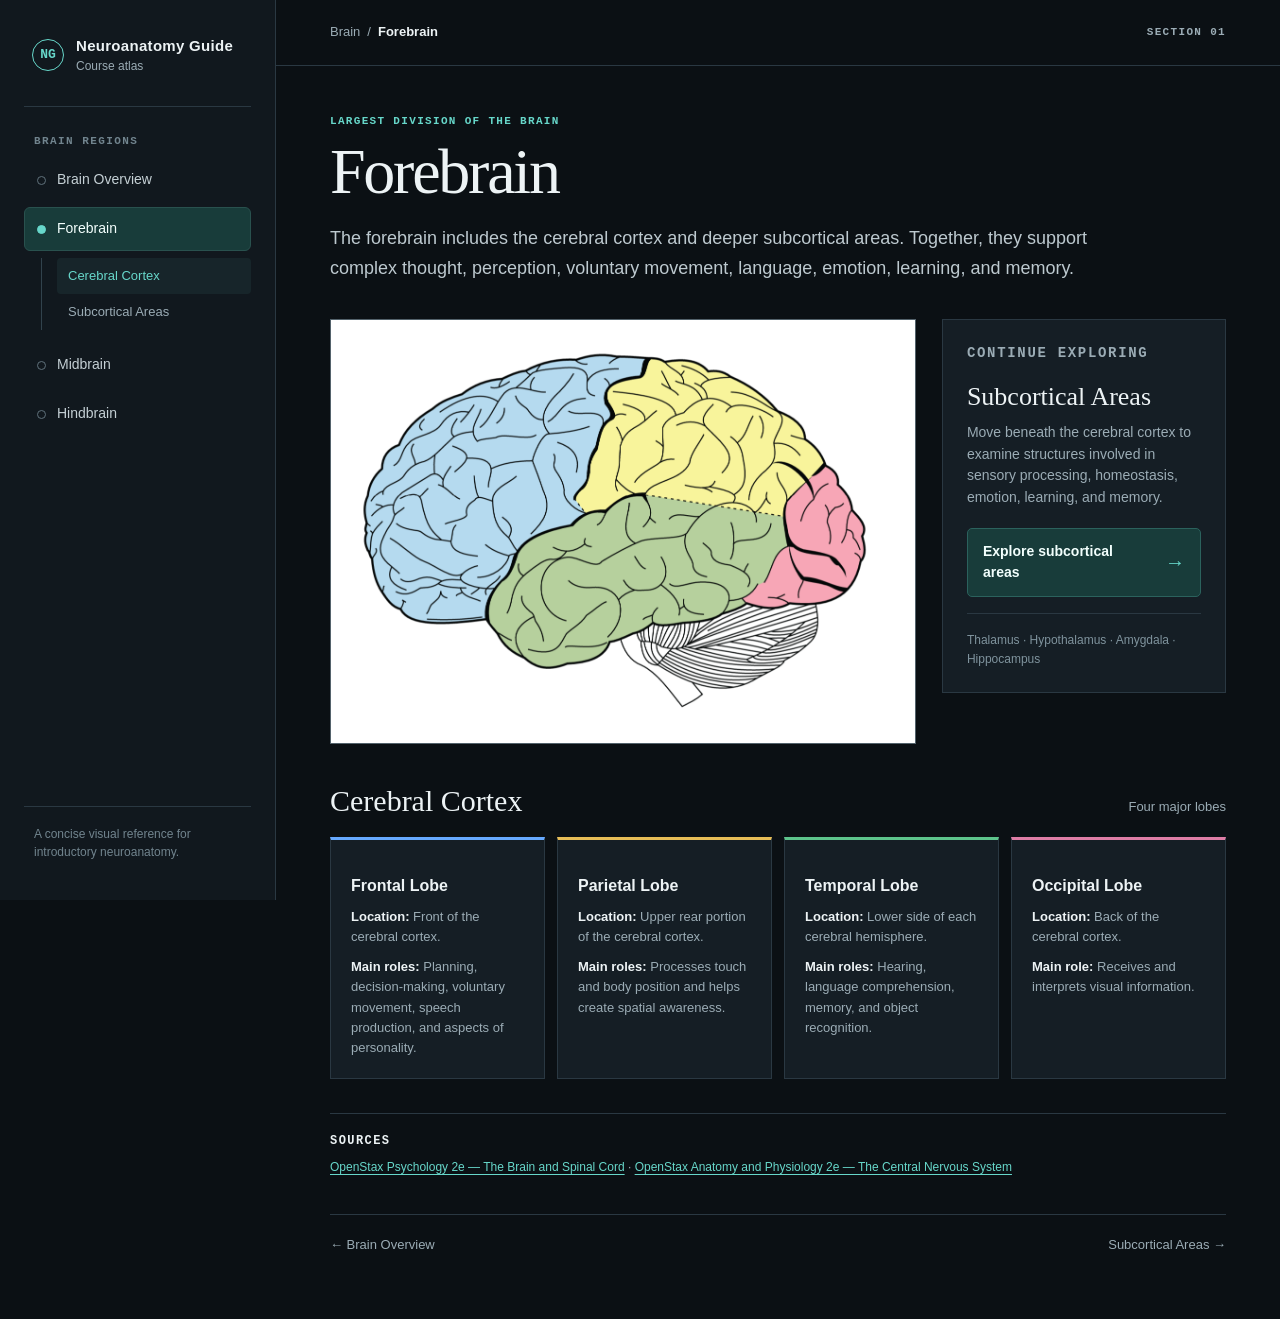
==== forebrain/index.html @ f33f02e2 "Upload forebrain files" ====
<!doctype html>
<html lang="en">
<head>
  <meta charset="utf-8"><meta name="viewport" content="width=device-width, initial-scale=1">
  <meta name="description" content="Explore the cerebral cortex and subcortical areas of the forebrain.">
  <title>Forebrain | Neuroanatomy Guide</title>
  <link rel="stylesheet" href="../style.css"><script src="../script.js" defer></script>
</head>
<body><div class="shell">
  <aside class="sidebar" aria-label="Primary navigation">
    <div class="brand-row"><a class="brand" href="../index.html"><span class="brand-mark">NG</span><span><strong>Neuroanatomy Guide</strong><small>Course atlas</small></span></a><button class="menu-toggle" type="button" aria-expanded="false" aria-controls="primary-links">Menu</button></div>
    <p class="nav-label">Brain regions</p>
    <nav class="nav" id="primary-links">
      <a href="../index.html">Brain Overview</a><a class="active" href="index.html" aria-current="page">Forebrain</a>
      <div class="subnav"><a class="active" href="#cerebral-cortex">Cerebral Cortex</a><a href="subcortical.html">Subcortical Areas</a></div>
      <a href="../midbrain/index.html">Midbrain</a><a href="../hindbrain/index.html">Hindbrain</a>
    </nav><p class="sidebar-note">A concise visual reference for introductory neuroanatomy.</p>
  </aside>
  <main><header class="topbar"><div class="crumbs"><a href="../index.html">Brain</a><span>/</span><strong>Forebrain</strong></div><div class="section-index">Section 01</div></header>
    <article class="content"><p class="eyebrow">Largest division of the brain</p><h1>Forebrain</h1><p class="lead">The forebrain includes the cerebral cortex and deeper subcortical areas. Together, they support complex thought, perception, voluntary movement, language, emotion, learning, and memory.</p>
      <div class="article-grid"><figure class="exhibit"><img src="../images/forebrain.png" alt="Lateral view of the cerebral cortex with four lobes shown in distinct colors"></figure>
        <aside class="panel"><p class="eyebrow">Continue exploring</p><h2>Subcortical Areas</h2><p>Move beneath the cerebral cortex to examine structures involved in sensory processing, homeostasis, emotion, learning, and memory.</p><a class="deep-link" href="subcortical.html">Explore subcortical areas <span aria-hidden="true">→</span></a><div class="reading-note">Thalamus · Hypothalamus · Amygdala · Hippocampus</div></aside>
      </div>
      <section id="cerebral-cortex"><div class="section-title"><h2>Cerebral Cortex</h2><span>Four major lobes</span></div><div class="topic-grid four">
        <article class="topic-card frontal"><h3>Frontal Lobe</h3><p><span class="fact-label">Location:</span> Front of the cerebral cortex.</p><p><span class="fact-label">Main roles:</span> Planning, decision-making, voluntary movement, speech production, and aspects of personality.</p></article><article class="topic-card parietal"><h3>Parietal Lobe</h3><p><span class="fact-label">Location:</span> Upper rear portion of the cerebral cortex.</p><p><span class="fact-label">Main roles:</span> Processes touch and body position and helps create spatial awareness.</p></article><article class="topic-card temporal"><h3>Temporal Lobe</h3><p><span class="fact-label">Location:</span> Lower side of each cerebral hemisphere.</p><p><span class="fact-label">Main roles:</span> Hearing, language comprehension, memory, and object recognition.</p></article><article class="topic-card occipital"><h3>Occipital Lobe</h3><p><span class="fact-label">Location:</span> Back of the cerebral cortex.</p><p><span class="fact-label">Main role:</span> Receives and interprets visual information.</p></article>
      </div></section><section class="sources" aria-labelledby="forebrain-sources"><h2 id="forebrain-sources">Sources</h2><p><a href="https://openstax.org/books/psychology-2e/pages/3-4-the-brain-and-spinal-cord">OpenStax Psychology 2e — The Brain and Spinal Cord</a> · <a href="https://openstax.org/books/anatomy-and-physiology-2e/pages/13-2-the-central-nervous-system">OpenStax Anatomy and Physiology 2e — The Central Nervous System</a></p></section><nav class="page-links" aria-label="Page navigation"><a href="../index.html">← Brain Overview</a><a href="subcortical.html">Subcortical Areas →</a></nav>
    </article>
  </main>
</div></body></html>
---- style.css ----
:root {
  color-scheme: dark;
  --bg: #0b1014;
  --sidebar: #11181e;
  --surface: #151e25;
  --surface-2: #1a252d;
  --line: #2a3842;
  --text: #edf3f5;
  --muted: #9bacb5;
  --accent: #67d7ca;
  --accent-soft: #183c3a;
  --blue: #66a9ff;
  --yellow: #e7bd57;
  --green: #5dc48b;
  --pink: #de7da6;
}

* { box-sizing: border-box; }
html { scroll-behavior: smooth; }
html, body { margin: 0; min-height: 100%; }
body { background: var(--bg); color: var(--text); font-family: Inter, "Segoe UI", Arial, sans-serif; font-size: 16px; line-height: 1.55; }
a { color: inherit; text-decoration: none; }
button { font: inherit; }
img { max-width: 100%; }

.shell { min-height: 100vh; display: grid; grid-template-columns: 276px minmax(0, 1fr); }
.sidebar { position: sticky; top: 0; height: 100vh; padding: 34px 24px 26px; background: var(--sidebar); border-right: 1px solid var(--line); display: flex; flex-direction: column; z-index: 5; }
.brand-row { border-bottom: 1px solid var(--line); padding: 0 8px 30px; }
.brand { display: flex; align-items: center; gap: 12px; }
.brand-mark { width: 32px; height: 32px; border: 1px solid var(--accent); border-radius: 50%; display: grid; place-items: center; color: var(--accent); font: 700 13px/1 Consolas, monospace; flex: 0 0 auto; }
.brand strong, .brand small { display: block; }
.brand strong { font-size: 15px; letter-spacing: .02em; }
.brand small { color: var(--muted); font-size: 12px; }
.menu-toggle { display: none; color: var(--text); background: transparent; border: 1px solid var(--line); border-radius: 5px; padding: 7px 10px; }
.nav-label { margin: 28px 10px 10px; color: #71848e; font: 600 11px/1.2 Consolas, monospace; letter-spacing: .13em; text-transform: uppercase; }
.nav { display: grid; gap: 5px; }
.nav > a { min-height: 44px; display: flex; align-items: center; gap: 11px; padding: 10px 12px; color: #c5d0d5; border: 1px solid transparent; border-radius: 6px; font-size: 14px; }
.nav > a::before { content: ""; width: 7px; height: 7px; border: 1px solid #60717b; border-radius: 50%; }
.nav a:hover, .nav a:focus-visible { color: var(--accent); }
.nav > a.active { background: var(--accent-soft); border-color: #29514e; color: #f3fffd; }
.nav > a.active::before { background: var(--accent); border-color: var(--accent); }
.subnav { margin: 2px 0 8px 17px; padding-left: 15px; border-left: 1px solid #31424c; display: grid; }
.subnav a { padding: 8px 11px; color: var(--muted); font-size: 13px; border-radius: 4px; }
.subnav a.active { color: var(--accent); background: rgba(103, 215, 202, .07); }
.sidebar-note { margin-top: auto; padding: 18px 10px 0; color: #71848e; border-top: 1px solid var(--line); font-size: 12px; }

main { min-width: 0; }
.topbar { min-height: 66px; padding: 0 54px; display: flex; align-items: center; justify-content: space-between; gap: 20px; border-bottom: 1px solid var(--line); color: var(--muted); }
.crumbs { font-size: 13px; }
.crumbs a:hover { color: var(--accent); }
.crumbs strong { color: var(--text); font-weight: 600; }
.crumbs span { margin: 0 7px; }
.section-index, .eyebrow, .region-number { font: 600 11px/1.3 Consolas, monospace; letter-spacing: .12em; text-transform: uppercase; }
.content { max-width: 1220px; margin: 0 auto; padding: 48px 54px 64px; }
.eyebrow { margin: 0 0 12px; color: var(--accent); }
h1 { margin: 0; font-family: Georgia, "Times New Roman", serif; font-size: clamp(48px, 5vw, 72px); font-weight: 500; line-height: 1; letter-spacing: -.035em; }
.lead { max-width: 800px; margin: 20px 0 35px; color: #bdc9cf; font-size: 18px; line-height: 1.65; }

.article-grid { display: grid; grid-template-columns: minmax(0, 1.65fr) minmax(280px, .8fr); gap: 26px; align-items: start; }
.exhibit { margin: 0; min-height: 390px; background: #ffffff; border: 1px solid #53626b; padding: 22px; display: grid; place-items: center; overflow: hidden; }
.exhibit img { display: block; width: 100%; max-height: 480px; object-fit: contain; }
.exhibit-wide img { max-height: 560px; }
.panel { background: var(--surface); border: 1px solid var(--line); padding: 24px; }
.panel h2 { margin: 0 0 10px; font: 500 26px/1.2 Georgia, serif; }
.panel p { margin: 0 0 19px; color: var(--muted); font-size: 14px; }
.deep-link { display: flex; align-items: center; justify-content: space-between; gap: 12px; min-height: 52px; padding: 12px 15px; color: #f2fffd; background: var(--accent-soft); border: 1px solid #2b625d; border-radius: 5px; font-weight: 650; font-size: 14px; }
.deep-link:hover, .deep-link:focus-visible { border-color: var(--accent); }
.deep-link span { color: var(--accent); font-size: 20px; }
.reading-note { margin-top: 16px; padding-top: 17px; border-top: 1px solid var(--line); color: #7f939d; font-size: 12px; }
.section-title { margin: 39px 0 18px; display: flex; align-items: baseline; justify-content: space-between; gap: 20px; }
.section-title h2 { margin: 0; font: 500 30px/1.2 Georgia, serif; }
.section-title span { color: var(--muted); font-size: 13px; }

.region-grid, .topic-grid { display: grid; gap: 12px; }
.region-grid { grid-template-columns: repeat(3, 1fr); }
.topic-grid.four { grid-template-columns: repeat(4, 1fr); }
.topic-grid.three { grid-template-columns: repeat(3, 1fr); }
.region-card, .topic-card { position: relative; background: var(--surface); border: 1px solid var(--line); border-top: 3px solid var(--card-color, var(--accent)); padding: 20px; }
.region-card { min-height: 180px; }
.topic-card { min-height: 132px; }
.region-card:hover, .region-card:focus-visible { background: var(--surface-2); border-color: var(--accent); }
.region-card h3, .topic-card h3 { margin: 14px 0 8px; font-size: 16px; }
.region-card p, .topic-card p { margin: 0; color: var(--muted); font-size: 13px; }
.topic-card p + p { margin-top: 10px; }
.topic-card .fact-label { color: var(--text); font-weight: 600; }
.region-number { color: var(--accent); }
.card-arrow { position: absolute; right: 20px; bottom: 16px; color: var(--accent); font-size: 22px; }
.frontal { --card-color: var(--blue); }
.parietal { --card-color: var(--yellow); }
.temporal { --card-color: var(--green); }
.occipital { --card-color: var(--pink); }
.page-links { margin-top: 38px; padding-top: 20px; border-top: 1px solid var(--line); display: flex; justify-content: space-between; gap: 16px; }
.page-links a { color: var(--muted); font-size: 13px; }
.page-links a:hover { color: var(--accent); }
.sources { margin-top: 34px; padding-top: 20px; border-top: 1px solid var(--line); color: var(--muted); font-size: 12px; }
.sources h2 { margin: 0 0 8px; color: var(--text); font: 600 12px/1.3 Consolas, monospace; letter-spacing: .12em; text-transform: uppercase; }
.sources p { margin: 0; }
.sources a { color: var(--accent); text-decoration: underline; text-underline-offset: 3px; }

@media (max-width: 980px) {
  .shell { grid-template-columns: 220px minmax(0, 1fr); }
  .content, .topbar { padding-left: 30px; padding-right: 30px; }
  .article-grid { grid-template-columns: 1fr; }
  .region-grid, .topic-grid.four { grid-template-columns: repeat(2, 1fr); }
}

@media (max-width: 680px) {
  .shell { display: block; }
  .sidebar { position: static; width: 100%; height: auto; padding: 18px; }
  .brand-row { display: flex; align-items: center; justify-content: space-between; gap: 16px; padding: 0 0 16px; }
  .menu-toggle { display: block; }
  .nav-label, .sidebar-note { display: none; }
  .nav { display: none; grid-template-columns: 1fr 1fr; margin-top: 16px; }
  .sidebar.nav-open .nav { display: grid; }
  .nav > a { justify-content: flex-start; padding: 8px; font-size: 12px; }
  .subnav { display: none; }
  .topbar { min-height: 54px; padding: 12px 20px; }
  .section-index { display: none; }
  .content { padding: 34px 20px 45px; }
  .region-grid, .topic-grid.four, .topic-grid.three { grid-template-columns: 1fr; }
  .exhibit { min-height: 260px; padding: 12px; }
  .section-title { align-items: flex-start; flex-direction: column; gap: 4px; }
  h1 { font-size: 48px; }
}
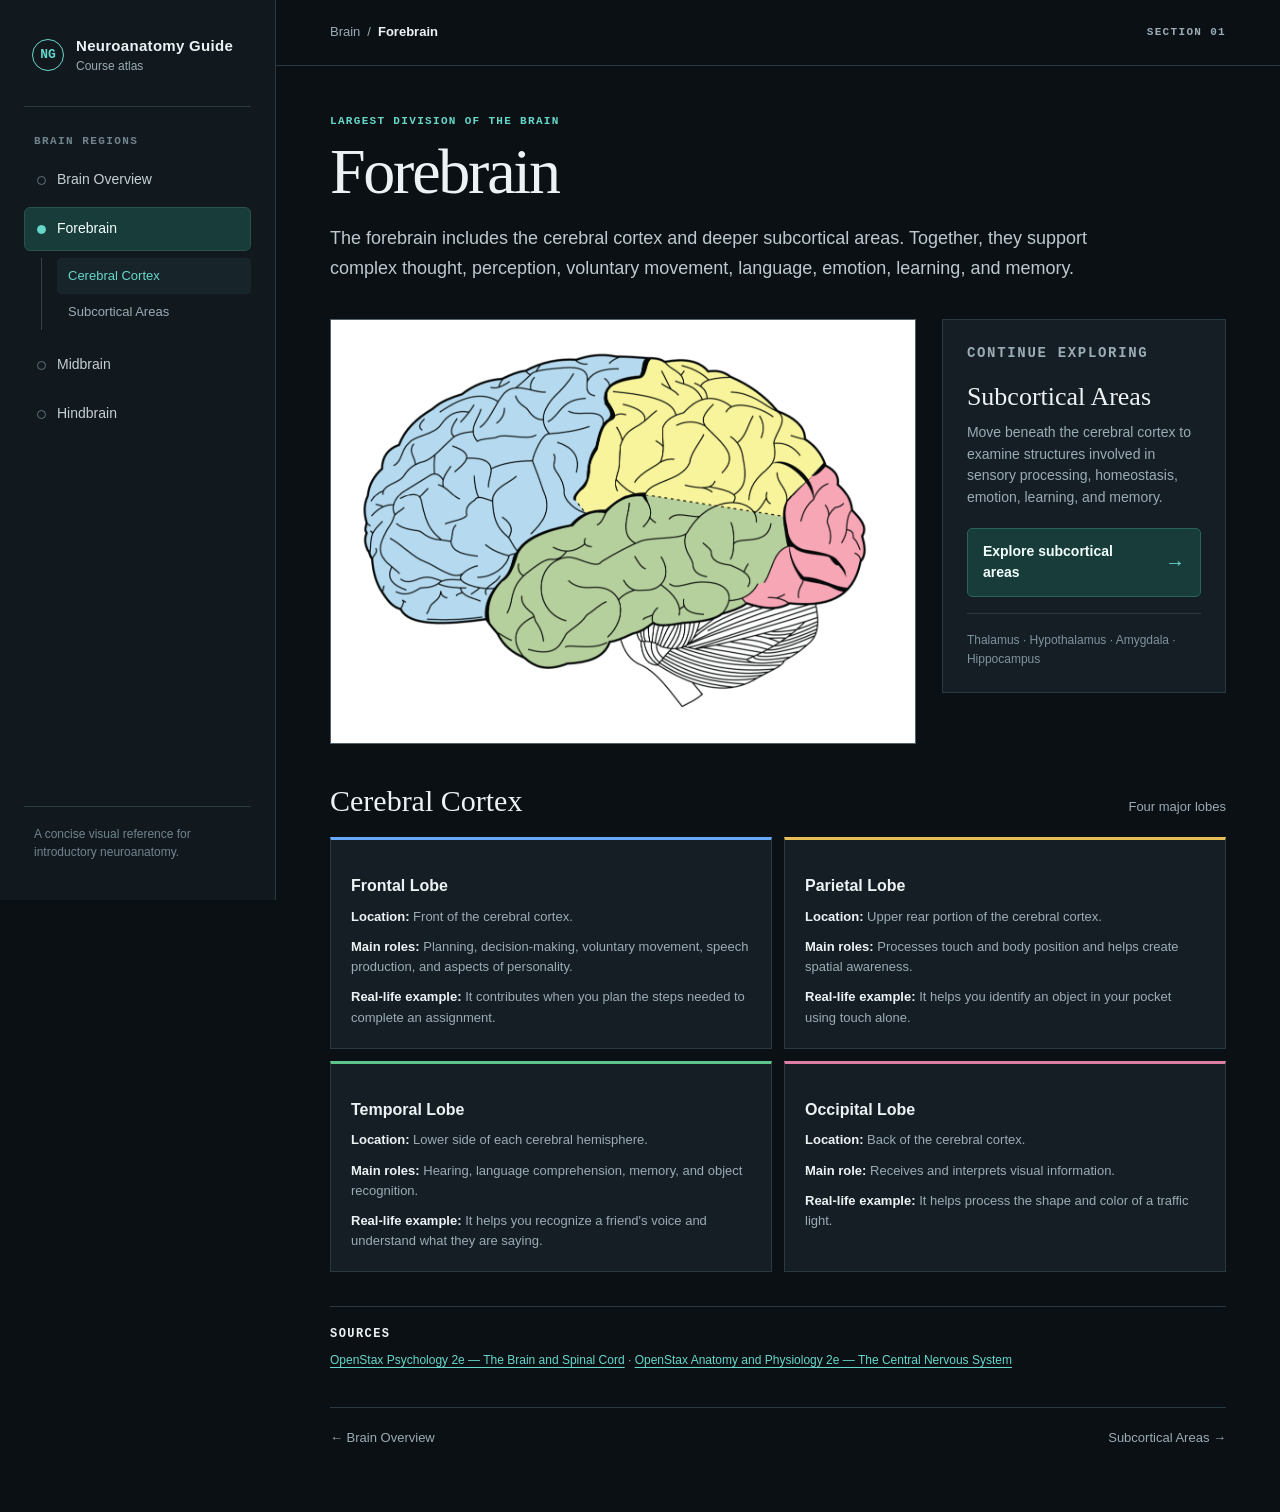
==== commit 2cf7c5b4: "Complete neuroanatomy assignment content" ====
--- a/forebrain/index.html
+++ b/forebrain/index.html
@@ -22,7 +22,7 @@
         <aside class="panel"><p class="eyebrow">Continue exploring</p><h2>Subcortical Areas</h2><p>Move beneath the cerebral cortex to examine structures involved in sensory processing, homeostasis, emotion, learning, and memory.</p><a class="deep-link" href="subcortical.html">Explore subcortical areas <span aria-hidden="true">→</span></a><div class="reading-note">Thalamus · Hypothalamus · Amygdala · Hippocampus</div></aside>
       </div>
       <section id="cerebral-cortex"><div class="section-title"><h2>Cerebral Cortex</h2><span>Four major lobes</span></div><div class="topic-grid four">
-        <article class="topic-card frontal"><h3>Frontal Lobe</h3><p><span class="fact-label">Location:</span> Front of the cerebral cortex.</p><p><span class="fact-label">Main roles:</span> Planning, decision-making, voluntary movement, speech production, and aspects of personality.</p></article><article class="topic-card parietal"><h3>Parietal Lobe</h3><p><span class="fact-label">Location:</span> Upper rear portion of the cerebral cortex.</p><p><span class="fact-label">Main roles:</span> Processes touch and body position and helps create spatial awareness.</p></article><article class="topic-card temporal"><h3>Temporal Lobe</h3><p><span class="fact-label">Location:</span> Lower side of each cerebral hemisphere.</p><p><span class="fact-label">Main roles:</span> Hearing, language comprehension, memory, and object recognition.</p></article><article class="topic-card occipital"><h3>Occipital Lobe</h3><p><span class="fact-label">Location:</span> Back of the cerebral cortex.</p><p><span class="fact-label">Main role:</span> Receives and interprets visual information.</p></article>
+        <article class="topic-card frontal"><h3>Frontal Lobe</h3><p><span class="fact-label">Location:</span> Front of the cerebral cortex.</p><p><span class="fact-label">Main roles:</span> Planning, decision-making, voluntary movement, speech production, and aspects of personality.</p><p><span class="fact-label">Real-life example:</span> It contributes when you plan the steps needed to complete an assignment.</p></article><article class="topic-card parietal"><h3>Parietal Lobe</h3><p><span class="fact-label">Location:</span> Upper rear portion of the cerebral cortex.</p><p><span class="fact-label">Main roles:</span> Processes touch and body position and helps create spatial awareness.</p><p><span class="fact-label">Real-life example:</span> It helps you identify an object in your pocket using touch alone.</p></article><article class="topic-card temporal"><h3>Temporal Lobe</h3><p><span class="fact-label">Location:</span> Lower side of each cerebral hemisphere.</p><p><span class="fact-label">Main roles:</span> Hearing, language comprehension, memory, and object recognition.</p><p><span class="fact-label">Real-life example:</span> It helps you recognize a friend's voice and understand what they are saying.</p></article><article class="topic-card occipital"><h3>Occipital Lobe</h3><p><span class="fact-label">Location:</span> Back of the cerebral cortex.</p><p><span class="fact-label">Main role:</span> Receives and interprets visual information.</p><p><span class="fact-label">Real-life example:</span> It helps process the shape and color of a traffic light.</p></article>
       </div></section><section class="sources" aria-labelledby="forebrain-sources"><h2 id="forebrain-sources">Sources</h2><p><a href="https://openstax.org/books/psychology-2e/pages/3-4-the-brain-and-spinal-cord">OpenStax Psychology 2e — The Brain and Spinal Cord</a> · <a href="https://openstax.org/books/anatomy-and-physiology-2e/pages/13-2-the-central-nervous-system">OpenStax Anatomy and Physiology 2e — The Central Nervous System</a></p></section><nav class="page-links" aria-label="Page navigation"><a href="../index.html">← Brain Overview</a><a href="subcortical.html">Subcortical Areas →</a></nav>
     </article>
   </main>
--- a/style.css
+++ b/style.css
@@ -73,7 +73,7 @@
 
 .region-grid, .topic-grid { display: grid; gap: 12px; }
 .region-grid { grid-template-columns: repeat(3, 1fr); }
-.topic-grid.four { grid-template-columns: repeat(4, 1fr); }
+.topic-grid.four { grid-template-columns: repeat(2, 1fr); }
 .topic-grid.three { grid-template-columns: repeat(3, 1fr); }
 .region-card, .topic-card { position: relative; background: var(--surface); border: 1px solid var(--line); border-top: 3px solid var(--card-color, var(--accent)); padding: 20px; }
 .region-card { min-height: 180px; }
@@ -92,6 +92,9 @@
 .page-links { margin-top: 38px; padding-top: 20px; border-top: 1px solid var(--line); display: flex; justify-content: space-between; gap: 16px; }
 .page-links a { color: var(--muted); font-size: 13px; }
 .page-links a:hover { color: var(--accent); }
+.personal-note { max-width: 900px; margin: 0 0 35px; padding: 24px; background: var(--surface); border: 1px solid var(--line); border-left: 3px solid var(--accent); }
+.personal-note h2 { margin: 0 0 10px; font: 500 25px/1.25 Georgia, serif; }
+.personal-note p { margin: 0; color: #bdc9cf; }
 .sources { margin-top: 34px; padding-top: 20px; border-top: 1px solid var(--line); color: var(--muted); font-size: 12px; }
 .sources h2 { margin: 0 0 8px; color: var(--text); font: 600 12px/1.3 Consolas, monospace; letter-spacing: .12em; text-transform: uppercase; }
 .sources p { margin: 0; }
